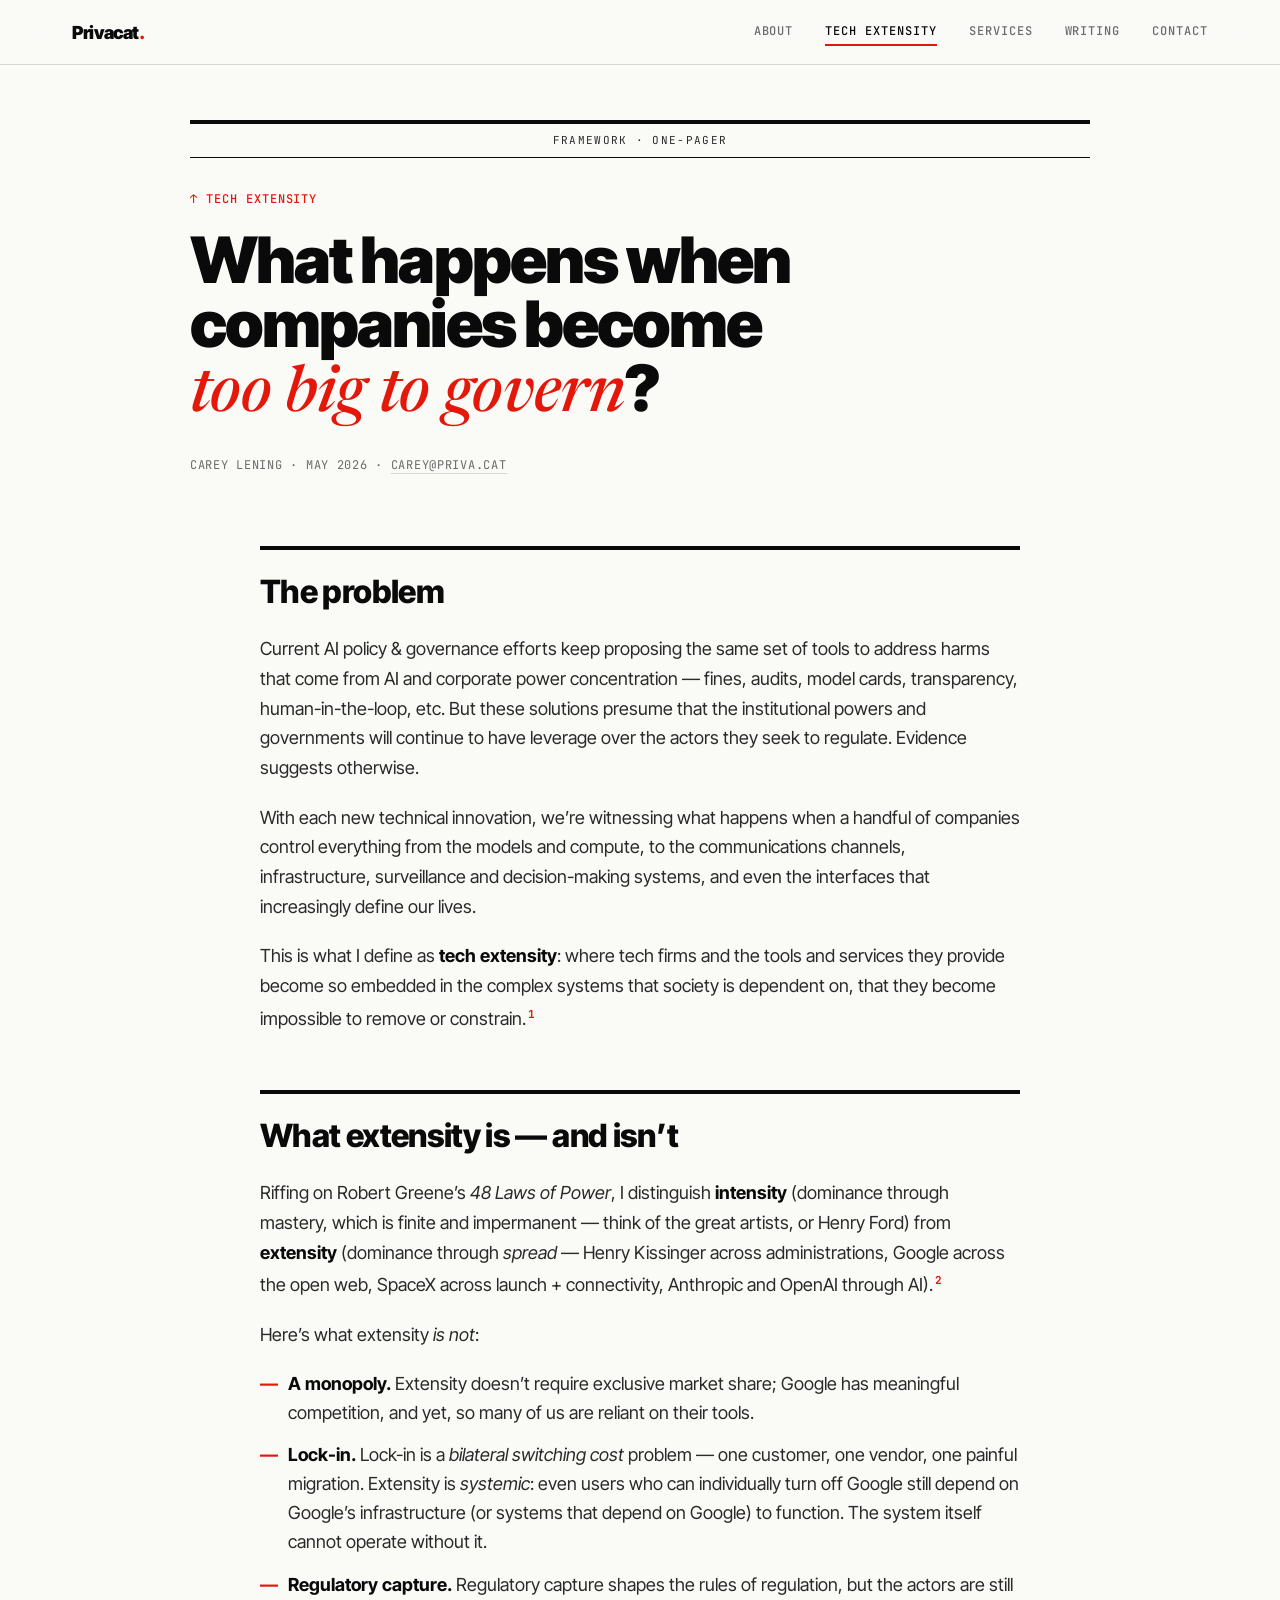
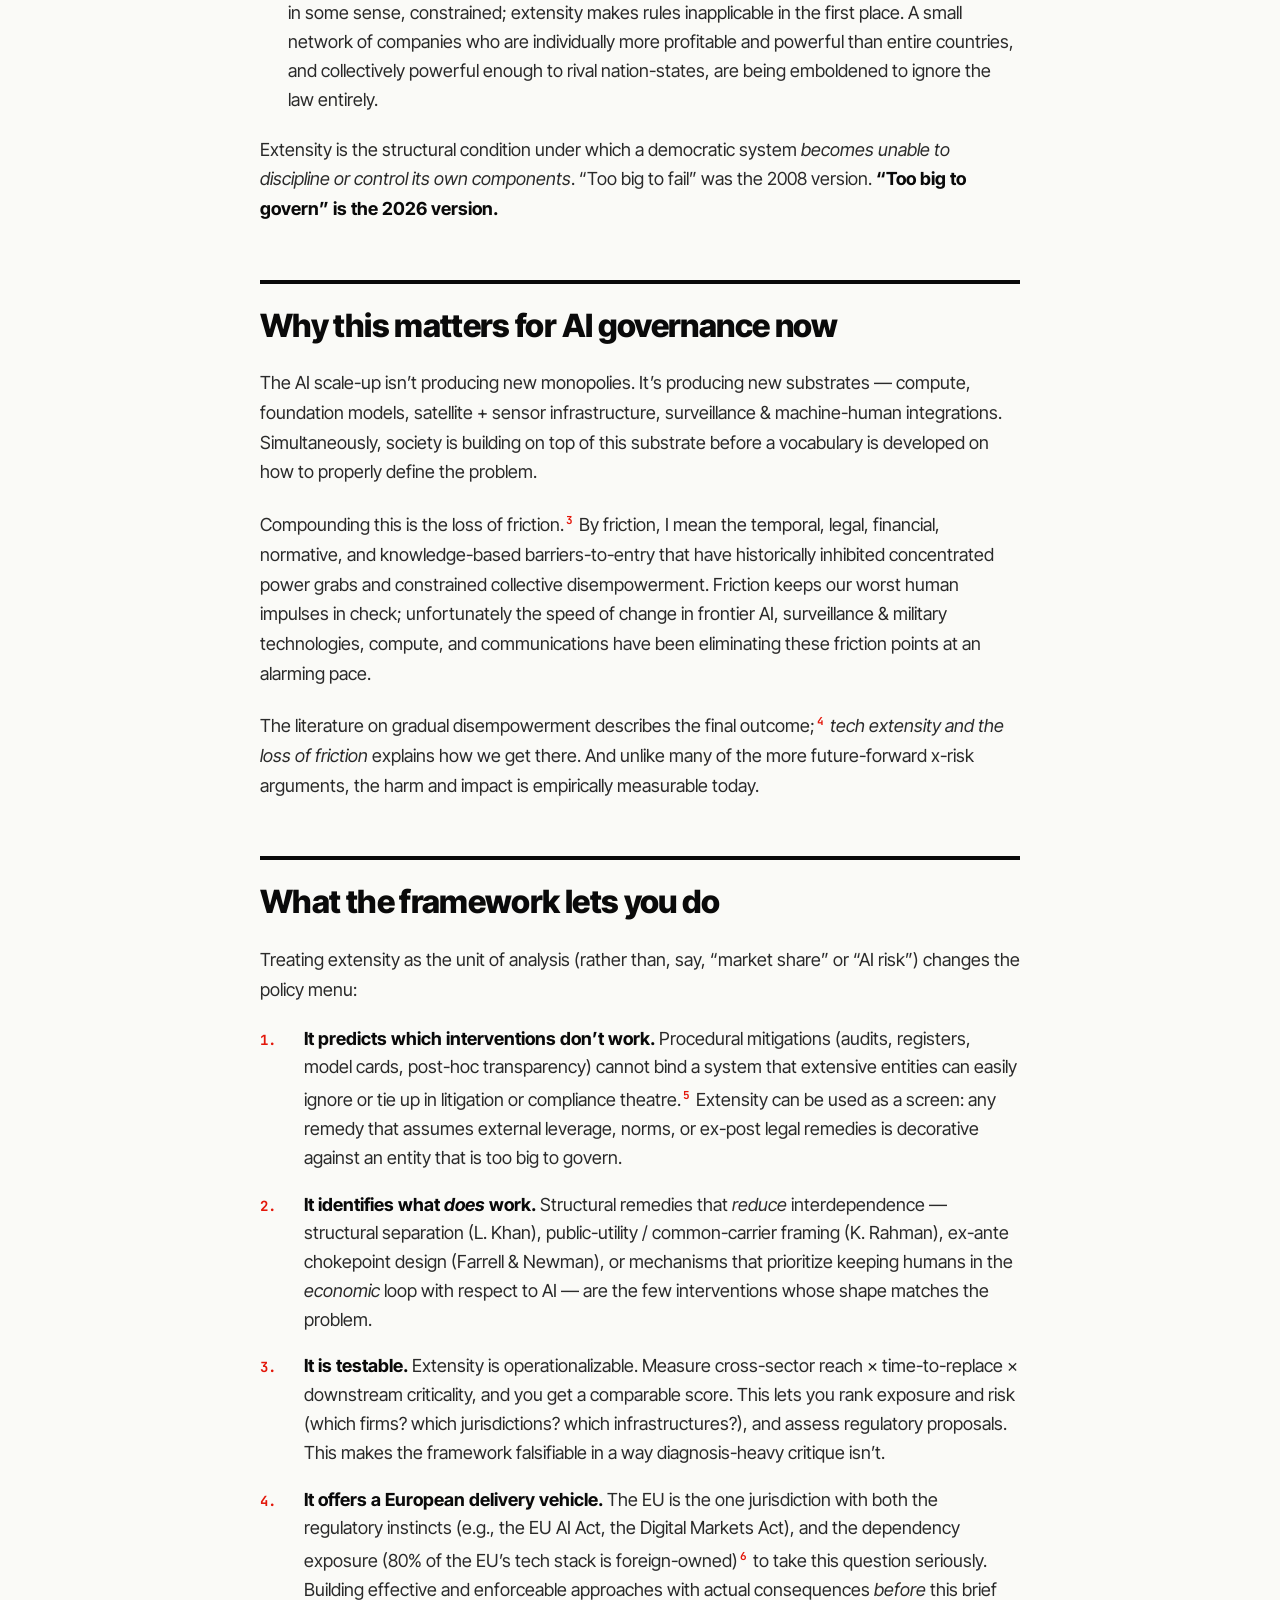
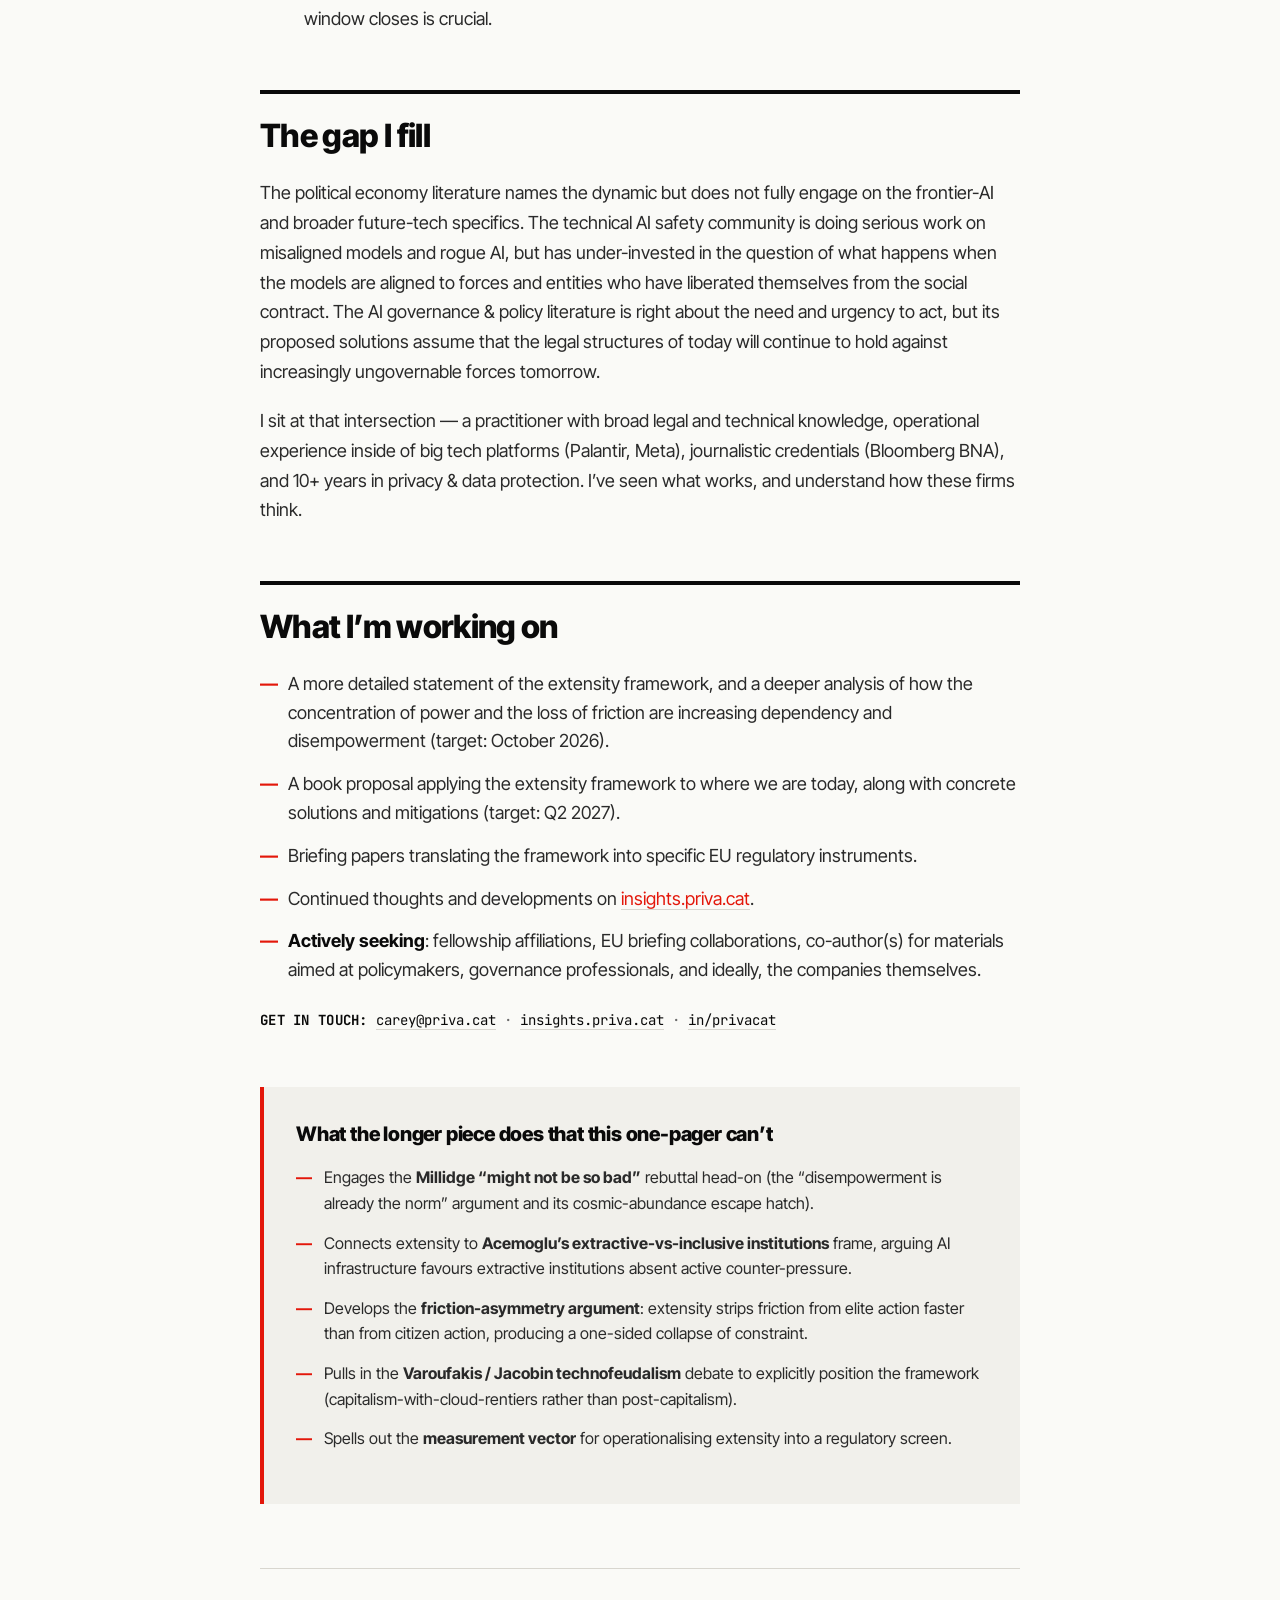
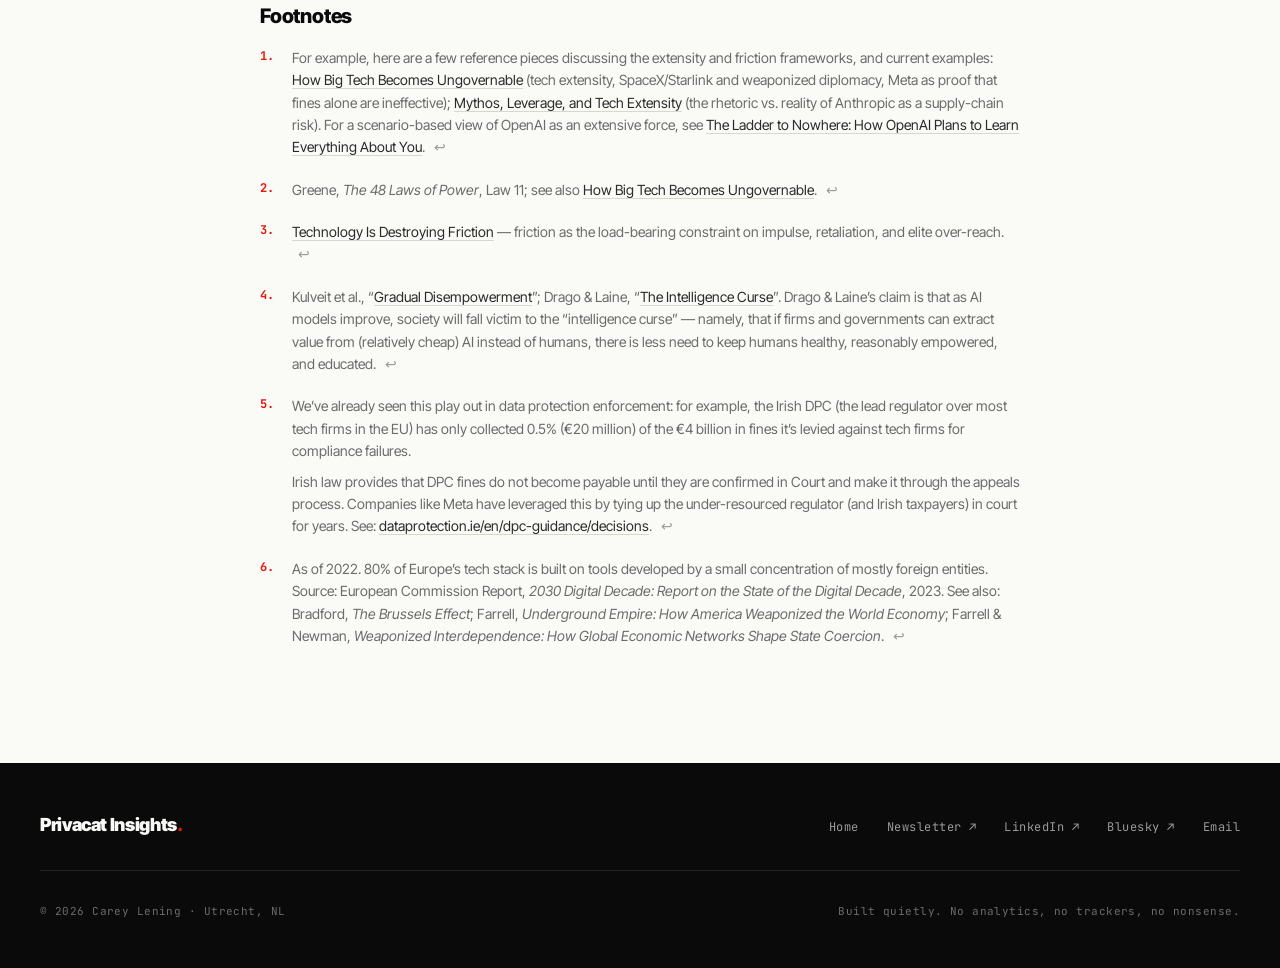
==== tech-extensity.html @ fc564c02 "feat: add dedicated Tech Extensity framework page - New /tech-extensity.html with full one-pager con" ====
<!doctype html>
<html lang="en">
<head>
  <meta charset="utf-8">
  <meta name="viewport" content="width=device-width, initial-scale=1.0">
  <title>Tech Extensity: What Happens When Companies Become Too Big to Govern? — Carey Lening</title>
  <meta name="description" content="A framework for what happens when tech firms become so embedded in critical systems that they're impossible to remove or constrain. One-pager by Carey Lening.">
  <link rel="stylesheet" href="styles.css">
</head>
<body>

  <!-- NAV -->
  <nav class="pc-nav">
    <div class="pc-nav-inner">
      <a href="/" class="pc-nav-logo">Privacat<span class="pc-dot">.</span></a>
      <div class="pc-nav-links">
        <a href="/#about" class="pc-nav-link">About</a>
        <a href="/#tech-extensity" class="pc-nav-link" aria-current="page">Tech Extensity</a>
        <a href="/#services" class="pc-nav-link">Services</a>
        <a href="/#writing" class="pc-nav-link">Writing</a>
        <a href="/#contact" class="pc-nav-link">Contact</a>
      </div>
    </div>
  </nav>

  <!-- ARTICLE HERO -->
  <header class="pc-article-hero">
    <div class="pc-article-hero-inner">
      <div class="pc-hero-masthead-rule">
        <span>Framework &middot; One-pager</span>
      </div>
      <span class="pc-eyebrow pc-article-eyebrow">&uarr; Tech Extensity</span>
      <h1 class="pc-article-title">
        What happens when companies become<br><em>too big to govern</em>?
      </h1>
      <p class="pc-article-byline">
        Carey Lening &middot; May 2026 &middot; <a href="mailto:carey@priva.cat">carey@priva.cat</a>
      </p>
    </div>
  </header>

  <!-- ARTICLE BODY -->
  <article class="pc-article">
    <div class="pc-article-inner">

      <!-- THE PROBLEM -->
      <section class="pc-article-section">
        <h2 class="pc-article-h2">The problem</h2>
        <div class="pc-article-prose">
          <p>
            Current AI policy &amp; governance efforts keep proposing the same set of tools to address harms
            that come from AI and corporate power concentration &mdash; fines, audits, model cards, transparency,
            human-in-the-loop, etc. But these solutions presume that the institutional powers and
            governments will continue to have leverage over the actors they seek to regulate. Evidence
            suggests otherwise.
          </p>
          <p>
            With each new technical innovation, we&rsquo;re witnessing what happens when a handful of
            companies control everything from the models and compute, to the communications channels,
            infrastructure, surveillance and decision-making systems, and even the interfaces that
            increasingly define our lives.
          </p>
          <p>
            This is what I define as <strong>tech extensity</strong>: where tech firms and the tools and
            services they provide become so embedded in the complex systems that society is dependent on,
            that they become impossible to remove or constrain.<sup class="pc-fnref" id="fnref1"><a href="#fn1">1</a></sup>
          </p>
        </div>
      </section>

      <!-- WHAT EXTENSITY IS AND ISN'T -->
      <section class="pc-article-section">
        <h2 class="pc-article-h2">What extensity is &mdash; and isn&rsquo;t</h2>
        <div class="pc-article-prose">
          <p>
            Riffing on Robert Greene&rsquo;s <em>48 Laws of Power</em>, I distinguish <strong>intensity</strong>
            (dominance through mastery, which is finite and impermanent &mdash; think of the great artists, or
            Henry Ford) from <strong>extensity</strong> (dominance through <em>spread</em> &mdash; Henry Kissinger
            across administrations, Google across the open web, SpaceX across launch + connectivity, Anthropic
            and OpenAI through AI).<sup class="pc-fnref" id="fnref2"><a href="#fn2">2</a></sup>
          </p>
          <p>Here&rsquo;s what extensity <em>is not</em>:</p>
          <ul class="pc-article-list">
            <li>
              <strong>A monopoly.</strong> Extensity doesn&rsquo;t require exclusive market share; Google has
              meaningful competition, and yet, so many of us are reliant on their tools.
            </li>
            <li>
              <strong>Lock-in.</strong> Lock-in is a <em>bilateral switching cost</em> problem &mdash; one
              customer, one vendor, one painful migration. Extensity is <em>systemic</em>: even users who
              can individually turn off Google still depend on Google&rsquo;s infrastructure (or systems that
              depend on Google) to function. The system itself cannot operate without it.
            </li>
            <li>
              <strong>Regulatory capture.</strong> Regulatory capture shapes the rules of regulation, but
              the actors are still in some sense, constrained; extensity makes rules inapplicable in the
              first place. A small network of companies who are individually more profitable and powerful
              than entire countries, and collectively powerful enough to rival nation-states, are being
              emboldened to ignore the law entirely.
            </li>
          </ul>
          <p>
            Extensity is the structural condition under which a democratic system <em>becomes unable to
            discipline or control its own components</em>. &ldquo;Too big to fail&rdquo; was the 2008 version.
            <strong>&ldquo;Too big to govern&rdquo; is the 2026 version.</strong>
          </p>
        </div>
      </section>

      <!-- WHY THIS MATTERS -->
      <section class="pc-article-section">
        <h2 class="pc-article-h2">Why this matters for AI governance now</h2>
        <div class="pc-article-prose">
          <p>
            The AI scale-up isn&rsquo;t producing new monopolies. It&rsquo;s producing new substrates &mdash;
            compute, foundation models, satellite + sensor infrastructure, surveillance &amp; machine-human
            integrations. Simultaneously, society is building on top of this substrate before a vocabulary is
            developed on how to properly define the problem.
          </p>
          <p>
            Compounding this is the loss of friction.<sup class="pc-fnref" id="fnref3"><a href="#fn3">3</a></sup>
            By friction, I mean the temporal, legal, financial, normative, and knowledge-based
            barriers-to-entry that have historically inhibited concentrated power grabs and constrained
            collective disempowerment. Friction keeps our worst human impulses in check; unfortunately the
            speed of change in frontier AI, surveillance &amp; military technologies, compute, and
            communications have been eliminating these friction points at an alarming pace.
          </p>
          <p>
            The literature on gradual disempowerment describes the final outcome;<sup class="pc-fnref" id="fnref4"><a href="#fn4">4</a></sup>
            <em>tech extensity and the loss of friction</em> explains how we get there. And unlike many of
            the more future-forward x-risk arguments, the harm and impact is empirically measurable today.
          </p>
        </div>
      </section>

      <!-- WHAT THE FRAMEWORK LETS YOU DO -->
      <section class="pc-article-section">
        <h2 class="pc-article-h2">What the framework lets you do</h2>
        <div class="pc-article-prose">
          <p>
            Treating extensity as the unit of analysis (rather than, say, &ldquo;market share&rdquo; or
            &ldquo;AI risk&rdquo;) changes the policy menu:
          </p>
          <ol class="pc-article-list pc-article-list--ordered">
            <li>
              <strong>It predicts which interventions don&rsquo;t work.</strong>
              Procedural mitigations (audits, registers, model cards, post-hoc transparency) cannot bind a
              system that extensive entities can easily ignore or tie up in litigation or compliance
              theatre.<sup class="pc-fnref" id="fnref5"><a href="#fn5">5</a></sup>
              Extensity can be used as a screen: any remedy that assumes external leverage, norms, or ex-post
              legal remedies is decorative against an entity that is too big to govern.
            </li>
            <li>
              <strong>It identifies what <em>does</em> work.</strong>
              Structural remedies that <em>reduce</em> interdependence &mdash; structural separation (L. Khan),
              public-utility / common-carrier framing (K. Rahman), ex-ante chokepoint design (Farrell &amp;
              Newman), or mechanisms that prioritize keeping humans in the <em>economic</em> loop with respect
              to AI &mdash; are the few interventions whose shape matches the problem.
            </li>
            <li>
              <strong>It is testable.</strong>
              Extensity is operationalizable. Measure cross-sector reach &times; time-to-replace &times;
              downstream criticality, and you get a comparable score. This lets you rank exposure and risk
              (which firms? which jurisdictions? which infrastructures?), and assess regulatory proposals.
              This makes the framework falsifiable in a way diagnosis-heavy critique isn&rsquo;t.
            </li>
            <li>
              <strong>It offers a European delivery vehicle.</strong>
              The EU is the one jurisdiction with both the regulatory instincts (e.g., the EU AI Act, the
              Digital Markets Act), and the dependency exposure (80% of the EU&rsquo;s tech stack is
              foreign-owned)<sup class="pc-fnref" id="fnref6"><a href="#fn6">6</a></sup> to take this question
              seriously. Building effective and enforceable approaches with actual consequences <em>before</em>
              this brief window closes is crucial.
            </li>
          </ol>
        </div>
      </section>

      <!-- THE GAP -->
      <section class="pc-article-section">
        <h2 class="pc-article-h2">The gap I fill</h2>
        <div class="pc-article-prose">
          <p>
            The political economy literature names the dynamic but does not fully engage on the frontier-AI
            and broader future-tech specifics. The technical AI safety community is doing serious work on
            misaligned models and rogue AI, but has under-invested in the question of what happens when the
            models are aligned to forces and entities who have liberated themselves from the social contract.
            The AI governance &amp; policy literature is right about the need and urgency to act, but its
            proposed solutions assume that the legal structures of today will continue to hold against
            increasingly ungovernable forces tomorrow.
          </p>
          <p>
            I sit at that intersection &mdash; a practitioner with broad legal and technical knowledge,
            operational experience inside of big tech platforms (Palantir, Meta), journalistic credentials
            (Bloomberg BNA), and 10+ years in privacy &amp; data protection. I&rsquo;ve seen what works, and
            understand how these firms think.
          </p>
        </div>
      </section>

      <!-- WHAT I'M WORKING ON -->
      <section class="pc-article-section">
        <h2 class="pc-article-h2">What I&rsquo;m working on</h2>
        <div class="pc-article-prose">
          <ul class="pc-article-list">
            <li>
              A more detailed statement of the extensity framework, and a deeper analysis of how the
              concentration of power and the loss of friction are increasing dependency and disempowerment
              (target: October 2026).
            </li>
            <li>
              A book proposal applying the extensity framework to where we are today, along with concrete
              solutions and mitigations (target: Q2 2027).
            </li>
            <li>
              Briefing papers translating the framework into specific EU regulatory instruments.
            </li>
            <li>
              Continued thoughts and developments on
              <a href="https://insights.priva.cat" target="_blank" rel="noopener">insights.priva.cat</a>.
            </li>
            <li>
              <strong>Actively seeking</strong>: fellowship affiliations, EU briefing collaborations,
              co-author(s) for materials aimed at policymakers, governance professionals, and ideally, the
              companies themselves.
            </li>
          </ul>
          <p class="pc-article-contact">
            <strong>Get in touch:</strong>
            <a href="mailto:carey@priva.cat">carey@priva.cat</a> &middot;
            <a href="https://insights.priva.cat" target="_blank" rel="noopener">insights.priva.cat</a> &middot;
            <a href="https://www.linkedin.com/in/privacat/" target="_blank" rel="noopener">in/privacat</a>
          </p>
        </div>
      </section>

      <!-- APPENDIX -->
      <aside class="pc-article-appendix">
        <h3 class="pc-article-h3">What the longer piece does that this one-pager can&rsquo;t</h3>
        <ul class="pc-article-list">
          <li>
            Engages the <strong>Millidge &ldquo;might not be so bad&rdquo;</strong> rebuttal head-on (the
            &ldquo;disempowerment is already the norm&rdquo; argument and its cosmic-abundance escape hatch).
          </li>
          <li>
            Connects extensity to <strong>Acemoglu&rsquo;s extractive-vs-inclusive institutions</strong>
            frame, arguing AI infrastructure favours extractive institutions absent active counter-pressure.
          </li>
          <li>
            Develops the <strong>friction-asymmetry argument</strong>: extensity strips friction from elite
            action faster than from citizen action, producing a one-sided collapse of constraint.
          </li>
          <li>
            Pulls in the <strong>Varoufakis / Jacobin technofeudalism</strong> debate to explicitly position
            the framework (capitalism-with-cloud-rentiers rather than post-capitalism).
          </li>
          <li>
            Spells out the <strong>measurement vector</strong> for operationalising extensity into a
            regulatory screen.
          </li>
        </ul>
      </aside>

      <!-- FOOTNOTES -->
      <section class="pc-article-footnotes" aria-label="Footnotes">
        <h3 class="pc-article-h3">Footnotes</h3>
        <ol class="pc-footnote-list">
          <li id="fn1">
            <p>
              For example, here are a few reference pieces discussing the extensity and friction frameworks,
              and current examples:
              <a href="https://insights.priva.cat/p/how-big-tech-becomes-ungovernable" target="_blank" rel="noopener">How Big Tech Becomes Ungovernable</a>
              (tech extensity, SpaceX/Starlink and weaponized diplomacy, Meta as proof that fines alone are
              ineffective);
              <a href="https://insights.priva.cat/p/mythos-leverage-and-tech-extensity" target="_blank" rel="noopener">Mythos, Leverage, and Tech Extensity</a>
              (the rhetoric vs. reality of Anthropic as a supply-chain risk). For a scenario-based view of
              OpenAI as an extensive force, see
              <a href="https://insights.priva.cat/p/the-ladder-to-nowhere-how-openai" target="_blank" rel="noopener">The Ladder to Nowhere: How OpenAI Plans to Learn Everything About You</a>.
              <a href="#fnref1" class="pc-fnback" aria-label="Back to text">&#x21a9;</a>
            </p>
          </li>
          <li id="fn2">
            <p>
              Greene, <em>The 48 Laws of Power</em>, Law 11; see also
              <a href="https://insights.priva.cat/p/how-big-tech-becomes-ungovernable" target="_blank" rel="noopener">How Big Tech Becomes Ungovernable</a>.
              <a href="#fnref2" class="pc-fnback" aria-label="Back to text">&#x21a9;</a>
            </p>
          </li>
          <li id="fn3">
            <p>
              <a href="https://insights.priva.cat/p/technology-is-destroying-friction" target="_blank" rel="noopener">Technology Is Destroying Friction</a>
              &mdash; friction as the load-bearing constraint on impulse, retaliation, and elite over-reach.
              <a href="#fnref3" class="pc-fnback" aria-label="Back to text">&#x21a9;</a>
            </p>
          </li>
          <li id="fn4">
            <p>
              Kulveit et al., &ldquo;<a href="https://arxiv.org/abs/2501.16946" target="_blank" rel="noopener">Gradual Disempowerment</a>&rdquo;;
              Drago &amp; Laine, &ldquo;<a href="https://intelligence-curse.ai/" target="_blank" rel="noopener">The Intelligence Curse</a>&rdquo;.
              Drago &amp; Laine&rsquo;s claim is that as AI models improve, society will fall victim to the
              &ldquo;intelligence curse&rdquo; &mdash; namely, that if firms and governments can extract value
              from (relatively cheap) AI instead of humans, there is less need to keep humans healthy,
              reasonably empowered, and educated.
              <a href="#fnref4" class="pc-fnback" aria-label="Back to text">&#x21a9;</a>
            </p>
          </li>
          <li id="fn5">
            <p>
              We&rsquo;ve already seen this play out in data protection enforcement: for example, the Irish
              DPC (the lead regulator over most tech firms in the EU) has only collected 0.5% (&euro;20 million)
              of the &euro;4 billion in fines it&rsquo;s levied against tech firms for compliance failures.
            </p>
            <p>
              Irish law provides that DPC fines do not become payable until they are confirmed in Court and
              make it through the appeals process. Companies like Meta have leveraged this by tying up the
              under-resourced regulator (and Irish taxpayers) in court for years. See:
              <a href="https://dataprotection.ie/en/dpc-guidance/decisions" target="_blank" rel="noopener">dataprotection.ie/en/dpc-guidance/decisions</a>.
              <a href="#fnref5" class="pc-fnback" aria-label="Back to text">&#x21a9;</a>
            </p>
          </li>
          <li id="fn6">
            <p>
              As of 2022. 80% of Europe&rsquo;s tech stack is built on tools developed by a small concentration
              of mostly foreign entities. Source: European Commission Report, <em>2030 Digital Decade: Report
              on the State of the Digital Decade</em>, 2023. See also: Bradford, <em>The Brussels Effect</em>;
              Farrell, <em>Underground Empire: How America Weaponized the World Economy</em>; Farrell &amp;
              Newman, <em>Weaponized Interdependence: How Global Economic Networks Shape State Coercion</em>.
              <a href="#fnref6" class="pc-fnback" aria-label="Back to text">&#x21a9;</a>
            </p>
          </li>
        </ol>
      </section>

    </div>
  </article>

  <!-- FOOTER -->
  <footer class="pc-footer">
    <div class="pc-footer-inner">
      <div class="pc-footer-row">
        <span class="pc-footer-mark">Privacat Insights<span class="pc-dot">.</span></span>
        <ul class="pc-footer-links">
          <li><a href="/">Home</a></li>
          <li><a href="https://insights.priva.cat" target="_blank" rel="noopener">Newsletter &nearr;</a></li>
          <li><a href="https://www.linkedin.com/in/privacat/" target="_blank" rel="noopener">LinkedIn &nearr;</a></li>
          <li><a href="https://bsky.app/profile/priva.cat" target="_blank" rel="noopener">Bluesky &nearr;</a></li>
          <li><a href="mailto:carey@priva.cat">Email</a></li>
        </ul>
      </div>
      <div class="pc-footer-rule"></div>
      <div class="pc-footer-bottom">
        <span class="pc-footer-copy">&copy; 2026 Carey Lening &middot; Utrecht, NL</span>
        <span class="pc-footer-meta">Built quietly. No analytics, no trackers, no nonsense.</span>
      </div>
    </div>
  </footer>

</body>
</html>
---- styles.css ----
/* =============================================================
   PRIVACAT INSIGHTS — Complete Static Stylesheet
   Combines: colors_and_type.css + ui_kit styles + site styles
   ============================================================= */

/* ---- FONTS ---- */
@import url('https://fonts.googleapis.com/css2?family=Inter+Tight:wght@400;500;600;700;800;900&family=JetBrains+Mono:wght@400;500;700&family=Newsreader:ital,wght@0,400;0,500;1,400&display=swap');

:root {
  /* Color */
  --pc-white:        #ffffff;
  --pc-paper:        #fafaf7;
  --pc-paper-dim:    #f1f0eb;
  --pc-ink:          #0a0a0a;
  --pc-ink-soft:     #2a2a2a;
  --pc-ash:          #6b6b6b;
  --pc-ash-light:    #9a9a9a;
  --pc-rule:         #1a1a1a;
  --pc-line:         #d8d6cf;
  --pc-blue:         #2a4a8c;
  --pc-blue-deep:    #1a3060;
  --pc-red:          #e3170a;
  --pc-red-deep:     #b51209;
  --pc-cream:        #f5e9d0;

  /* Type */
  --pc-font-sans:    'Inter Tight', -apple-system, 'Segoe UI', Helvetica, Arial, sans-serif;
  --pc-font-mono:    'JetBrains Mono', 'SF Mono', Menlo, Consolas, monospace;
  --pc-font-serif:   'Newsreader', Georgia, 'Times New Roman', serif;

  /* Site accent */
  --site-accent:      var(--pc-red);
  --site-accent-deep: var(--pc-red-deep);
  --site-radius:      4px;

  /* Motion */
  --pc-ease: cubic-bezier(0.2, 0, 0, 1);
}

/* =============================================================
   RESET + BASE
   ============================================================= */
*, *::before, *::after { box-sizing: border-box; margin: 0; padding: 0; }

html { scroll-behavior: smooth; }

body {
  font-family: var(--pc-font-sans);
  font-size: 16px;
  line-height: 1.5;
  color: var(--pc-ink);
  background: var(--pc-paper);
  -webkit-font-smoothing: antialiased;
  -moz-osx-font-smoothing: grayscale;
}

a { color: inherit; text-decoration: none; }
img { max-width: 100%; display: block; }
ul { list-style: none; }

/* =============================================================
   NAV
   ============================================================= */
.pc-nav {
  position: fixed;
  top: 0; left: 0; right: 0;
  z-index: 100;
  background: rgba(250,250,247,0.88);
  backdrop-filter: blur(16px);
  -webkit-backdrop-filter: blur(16px);
  border-bottom: 1px solid var(--pc-line);
}
.pc-nav-inner {
  max-width: 1200px;
  margin: 0 auto;
  padding: 0 32px;
  height: 64px;
  display: flex;
  align-items: center;
  justify-content: space-between;
}
.pc-nav-logo {
  font-family: var(--pc-font-sans);
  font-size: 18px;
  font-weight: 900;
  letter-spacing: -0.02em;
  color: var(--pc-ink);
}
.pc-nav-logo .pc-dot { color: var(--site-accent); }
.pc-nav-links { display: flex; gap: 32px; }
.pc-nav-link {
  font-family: var(--pc-font-mono);
  font-size: 12px;
  font-weight: 500;
  letter-spacing: 0.08em;
  text-transform: uppercase;
  color: var(--pc-ash);
  padding: 4px 0;
  border-bottom: 2px solid transparent;
  transition: color 120ms var(--pc-ease), border-color 120ms var(--pc-ease);
}
.pc-nav-link:hover {
  color: var(--pc-ink);
  border-bottom-color: var(--pc-ink);
}

/* =============================================================
   BUTTONS
   ============================================================= */
.pc-btn {
  display: inline-block;
  font-family: var(--pc-font-sans);
  font-size: 14px;
  font-weight: 600;
  letter-spacing: -0.005em;
  padding: 14px 28px;
  border: 1.5px solid var(--pc-ink);
  border-radius: var(--site-radius);
  cursor: pointer;
  transition: transform 140ms var(--pc-ease), box-shadow 140ms var(--pc-ease), background 120ms var(--pc-ease);
}
.pc-btn-primary {
  background: var(--pc-ink);
  color: var(--pc-paper);
  box-shadow: 4px 4px 0 0 var(--site-accent);
}
.pc-btn-primary:hover {
  transform: translate(-1px, -1px);
  box-shadow: 5px 5px 0 0 var(--site-accent);
}

/* =============================================================
   HERO — Editorial masthead
   ============================================================= */
.pc-hero {
  padding: 160px 32px 96px;
}
.pc-hero--editorial {
  background: var(--pc-paper);
  color: var(--pc-ink);
  min-height: auto;
  padding-top: 140px;
  padding-bottom: 0;
}
.pc-hero--editorial .pc-hero-inner {
  max-width: 1200px;
  margin: 0 auto;
  text-align: center;
  display: flex;
  flex-direction: column;
  align-items: center;
}
.pc-hero-masthead-rule {
  width: 100%;
  border-top: 4px solid var(--pc-ink);
  border-bottom: 1px solid var(--pc-ink);
  padding: 8px 0;
  margin-bottom: 32px;
  display: flex;
  justify-content: center;
  align-items: center;
  font-family: var(--pc-font-mono);
  font-size: 11px;
  letter-spacing: 0.12em;
  text-transform: uppercase;
  color: var(--pc-ink-soft);
}
.pc-hero-masthead-rule span:nth-child(2) {
  color: var(--site-accent);
  font-weight: 700;
}
.pc-hero-eyebrow {
  font-family: var(--pc-font-sans);
  font-size: clamp(18px, 3vw, 28px);
  font-weight: 800;
  letter-spacing: 0.04em;
  text-transform: uppercase;
  color: var(--pc-ink);
  margin-bottom: 24px;
}
.pc-hero-title {
  font-family: var(--pc-font-sans);
  color: var(--pc-ink);
  font-size: clamp(40px, 8vw, 96px);
  font-weight: 900;
  line-height: 0.92;
  letter-spacing: -0.035em;
  text-align: center;
  max-width: 1100px;
}
.pc-hero-title em {
  font-family: var(--pc-font-serif);
  font-style: italic;
  font-weight: 500;
  color: var(--site-accent);
}
.pc-hero-tagline {
  color: var(--pc-ink-soft);
  font-size: 22px;
  line-height: 1.5;
  text-align: center;
  max-width: 680px;
  margin-top: 32px;
  margin-bottom: 40px;
}
.pc-hero-actions {
  display: flex;
  align-items: center;
  gap: 24px;
  justify-content: center;
}
.pc-hero-scroll {
  font-family: var(--pc-font-mono);
  font-size: 12px;
  letter-spacing: 0.06em;
  color: var(--pc-ash);
  transition: color 120ms var(--pc-ease);
}
.pc-hero-scroll:hover { color: var(--pc-ink); }

/* Edge strip */
.pc-edge-strip {
  background: var(--pc-ink);
  color: var(--pc-paper);
  padding: 24px 32px;
  display: flex;
  gap: 48px;
  align-items: center;
  justify-content: center;
  flex-wrap: wrap;
  font-family: var(--pc-font-mono);
  font-size: 12px;
  letter-spacing: 0.08em;
  text-transform: uppercase;
  border-top: 4px solid var(--site-accent);
}
.pc-edge-strip span { color: var(--pc-ash-light); }
.pc-edge-strip strong { color: var(--pc-paper); font-weight: 600; }

/* =============================================================
   SECTIONS (shared)
   ============================================================= */
.pc-section {
  padding: 120px 32px;
}
.pc-section-inner {
  max-width: 1200px;
  margin: 0 auto;
}
.pc-section-title {
  font-family: var(--pc-font-sans);
  font-size: clamp(36px, 5vw, 48px);
  font-weight: 900;
  line-height: 1.1;
  letter-spacing: -0.025em;
  color: var(--pc-ink);
  margin-top: 16px;
  margin-bottom: 48px;
}
.pc-section-title .pc-dot { color: var(--site-accent); }
.pc-eyebrow {
  font-family: var(--pc-font-mono);
  font-size: 12px;
  font-weight: 500;
  letter-spacing: 0.08em;
  text-transform: uppercase;
  color: var(--site-accent);
}

/* =============================================================
   PULLQUOTE
   ============================================================= */
.pc-pullquote {
  font-family: var(--pc-font-serif);
  font-style: italic;
  font-size: clamp(22px, 3vw, 30px);
  line-height: 1.4;
  color: var(--pc-ink);
  letter-spacing: -0.01em;
  max-width: 900px;
  margin: 16px 0 48px;
  padding-left: 24px;
  border-left: 4px solid var(--site-accent);
}
.pc-pullquote .pc-dot { color: var(--site-accent); }

/* =============================================================
   ABOUT
   ============================================================= */
.pc-about { background: var(--pc-paper-dim); }
.pc-about-grid {
  display: grid;
  grid-template-columns: 1.4fr 1fr;
  gap: 80px;
  align-items: start;
}
.pc-about-text p {
  font-size: 18px;
  line-height: 1.65;
  color: var(--pc-ink-soft);
  margin-bottom: 20px;
}
.pc-about-text p:last-child { margin-bottom: 0; }
.pc-about-stats {
  display: flex;
  flex-direction: column;
  gap: 0;
  border-top: 4px solid var(--pc-ink);
}
.pc-stat {
  padding: 24px 0;
  border-bottom: 1px solid var(--pc-line);
  display: flex;
  flex-direction: column;
  gap: 4px;
}
.pc-stat-num {
  font-family: var(--pc-font-sans);
  font-size: 36px;
  font-weight: 900;
  letter-spacing: -0.02em;
  color: var(--pc-ink);
}
.pc-stat-label {
  font-family: var(--pc-font-mono);
  font-size: 11px;
  letter-spacing: 0.06em;
  text-transform: uppercase;
  color: var(--pc-ash);
}

/* =============================================================
   TECH EXTENSITY
   ============================================================= */
.pc-extensity { background: var(--pc-paper); }
.pc-extensity .pc-about-text { max-width: 800px; }

/* =============================================================
   SERVICES
   ============================================================= */
.pc-services { background: var(--pc-paper-dim); }
.pc-services-grid {
  display: grid;
  grid-template-columns: repeat(3, 1fr);
  gap: 32px;
}
.pc-service {
  background: var(--pc-paper-dim);
  border: 1px solid var(--pc-line);
  border-radius: var(--site-radius);
  padding: 40px 32px;
  transition: transform 140ms var(--pc-ease), box-shadow 140ms var(--pc-ease);
}
.pc-service:hover {
  transform: translate(-2px, -2px);
  box-shadow: 4px 4px 0 0 var(--site-accent);
}
.pc-service h3 {
  font-family: var(--pc-font-sans);
  font-size: 22px;
  font-weight: 700;
  letter-spacing: -0.01em;
  color: var(--pc-ink);
  margin-bottom: 16px;
}
.pc-service p {
  font-size: 16px;
  line-height: 1.6;
  color: var(--pc-ink-soft);
}

/* =============================================================
   WRITING / NEWSLETTER
   ============================================================= */
.pc-writing {
  background: var(--pc-ink);
  color: var(--pc-paper);
}
.pc-writing .pc-eyebrow { color: var(--site-accent); }
.pc-writing .pc-section-title { color: var(--pc-paper); }
.pc-writing .pc-section-title .pc-dot { color: var(--site-accent); }
.pc-writing-desc {
  font-size: 20px;
  line-height: 1.6;
  color: var(--pc-ash-light);
  max-width: 680px;
  margin-bottom: 32px;
}
.pc-writing-topics {
  display: flex;
  flex-wrap: wrap;
  gap: 10px;
  margin-bottom: 40px;
}
.pc-topic-tag {
  font-family: var(--pc-font-mono);
  font-size: 11px;
  font-weight: 500;
  letter-spacing: 0.04em;
  text-transform: uppercase;
  padding: 8px 16px;
  border: 1px solid rgba(250,250,247,0.2);
  border-radius: var(--site-radius);
  color: var(--pc-ash-light);
  transition: border-color 120ms var(--pc-ease), color 120ms var(--pc-ease);
}
.pc-topic-tag:hover {
  border-color: var(--site-accent);
  color: var(--pc-paper);
}
/* Dispatches list (inside dark writing section) */
.pc-writing-subhead {
  font-family: var(--pc-font-mono);
  font-size: 11px;
  font-weight: 500;
  letter-spacing: 0.14em;
  text-transform: uppercase;
  color: var(--pc-ash-light);
  margin-bottom: 0;
}
.pc-writing-dispatches {
  margin-bottom: 32px;
}
.pc-writing-essay {
  display: flex;
  justify-content: space-between;
  align-items: baseline;
  gap: 20px;
  padding: 16px 0;
  border-bottom: 1px solid rgba(250,250,247,0.12);
  transition: padding 140ms var(--pc-ease);
}
.pc-writing-essay:first-child {
  border-top: 1px solid rgba(250,250,247,0.12);
}
.pc-writing-essay:hover { padding-left: 8px; }
.pc-writing-essay:hover .pc-writing-essay-title { color: var(--site-accent); }
.pc-writing-essay-title {
  font-size: 18px;
  font-weight: 700;
  letter-spacing: -0.015em;
  line-height: 1.25;
  color: var(--pc-paper);
  transition: color 140ms var(--pc-ease);
}
.pc-writing-essay-date {
  font-family: var(--pc-font-mono);
  font-size: 11px;
  letter-spacing: 0.06em;
  color: var(--pc-ash-light);
  white-space: nowrap;
}

.pc-writing .pc-btn-primary {
  background: var(--pc-paper);
  color: var(--pc-ink);
  border-color: var(--pc-paper);
  box-shadow: 4px 4px 0 0 var(--site-accent);
}
.pc-writing .pc-btn-primary:hover {
  transform: translate(-1px, -1px);
  box-shadow: 5px 5px 0 0 var(--site-accent);
}

/* =============================================================
   CONTACT
   ============================================================= */
.pc-contact { background: var(--pc-paper); }
.pc-contact-desc {
  font-size: 18px;
  line-height: 1.6;
  color: var(--pc-ink-soft);
  max-width: 600px;
  margin-bottom: 40px;
}
.pc-contact-links {
  display: grid;
  grid-template-columns: repeat(3, 1fr);
  gap: 24px;
}
.pc-contact-card {
  display: flex;
  flex-direction: column;
  gap: 8px;
  padding: 32px;
  border: 1.5px solid var(--pc-ink);
  border-radius: var(--site-radius);
  box-shadow: 4px 4px 0 0 var(--pc-line);
  transition: transform 140ms var(--pc-ease), box-shadow 140ms var(--pc-ease);
}
.pc-contact-card:hover {
  transform: translate(-2px, -2px);
  box-shadow: 6px 6px 0 0 var(--site-accent);
}
.pc-contact-label {
  font-family: var(--pc-font-mono);
  font-size: 11px;
  font-weight: 500;
  letter-spacing: 0.1em;
  text-transform: uppercase;
  color: var(--pc-ash);
}
.pc-contact-value {
  font-size: 18px;
  font-weight: 700;
  letter-spacing: -0.01em;
  color: var(--pc-ink);
}

/* =============================================================
   PRESS STRIP
   ============================================================= */
.pc-press {
  background: var(--pc-paper-dim);
  padding: 56px 32px;
  border-top: 1px solid var(--pc-line);
  border-bottom: 1px solid var(--pc-line);
}
.pc-press-inner {
  max-width: 1200px;
  margin: 0 auto;
  display: flex;
  flex-direction: column;
  gap: 24px;
}
.pc-press-label {
  font-family: var(--pc-font-mono);
  font-size: 11px;
  letter-spacing: 0.14em;
  color: var(--pc-ash);
  text-transform: uppercase;
}
.pc-press-row {
  display: flex;
  gap: 56px;
  flex-wrap: wrap;
  align-items: center;
}
.pc-press-mark {
  font-family: var(--pc-font-serif);
  font-style: italic;
  font-weight: 500;
  font-size: 24px;
  color: var(--pc-ink);
  letter-spacing: -0.01em;
  opacity: 0.55;
  transition: opacity 140ms var(--pc-ease);
  cursor: default;
}
.pc-press-mark:hover { opacity: 1; }
.pc-press-mark--bold {
  font-family: var(--pc-font-sans);
  font-style: normal;
  font-weight: 900;
  letter-spacing: -0.025em;
  text-transform: uppercase;
  font-size: 18px;
}
.pc-press-mark--mono {
  font-family: var(--pc-font-mono);
  font-style: normal;
  font-weight: 500;
  font-size: 16px;
  text-transform: uppercase;
  letter-spacing: 0.04em;
}

/* =============================================================
   FOOTER — Subscribe + Latest Essays
   ============================================================= */
.pc-foot-extras {
  background: var(--pc-paper);
  border-top: 1px solid var(--pc-line);
  padding: 80px 32px;
}
.pc-foot-extras-inner {
  max-width: 1200px;
  margin: 0 auto;
  display: grid;
  grid-template-columns: 1.1fr 1fr;
  gap: 80px;
  align-items: start;
}
.pc-foot-subscribe {
  display: flex;
  flex-direction: column;
  gap: 16px;
}
.pc-foot-subscribe h3 {
  font-family: var(--pc-font-sans);
  font-size: 36px;
  font-weight: 900;
  letter-spacing: -0.025em;
  line-height: 1;
  color: var(--pc-ink);
}
.pc-foot-subscribe h3 .pc-dot { color: var(--site-accent); }
.pc-foot-subscribe p {
  font-size: 16px;
  line-height: 1.55;
  color: var(--pc-ink-soft);
  max-width: 460px;
}
.pc-foot-subscribe .pc-btn-primary { align-self: flex-start; }
.pc-foot-fineprint {
  font-family: var(--pc-font-mono);
  font-size: 11px;
  letter-spacing: 0.06em;
  color: var(--pc-ash);
  margin-top: 4px;
}
.pc-foot-essays {
  display: flex;
  flex-direction: column;
  gap: 0;
}
.pc-foot-essays-label {
  font-family: var(--pc-font-mono);
  font-size: 11px;
  letter-spacing: 0.14em;
  color: var(--pc-ash);
  text-transform: uppercase;
  border-bottom: 4px solid var(--pc-ink);
  padding-bottom: 12px;
  margin-bottom: 8px;
  display: flex;
  justify-content: space-between;
  align-items: baseline;
}
.pc-foot-essays-label a {
  font-size: 11px;
  color: var(--site-accent);
  letter-spacing: 0.08em;
  text-decoration: underline;
  text-underline-offset: 3px;
}
.pc-foot-essay {
  display: grid;
  grid-template-columns: 64px 1fr auto;
  gap: 20px;
  align-items: baseline;
  padding: 20px 0;
  border-bottom: 1px solid var(--pc-line);
  text-decoration: none;
  transition: padding 140ms var(--pc-ease);
}
.pc-foot-essay:hover { padding-left: 8px; }
.pc-foot-essay:hover .pc-foot-essay-title { color: var(--site-accent); }
.pc-foot-essay-num {
  font-family: var(--pc-font-mono);
  font-size: 11px;
  letter-spacing: 0.08em;
  color: var(--pc-ash);
}
.pc-foot-essay-title {
  font-size: 18px;
  font-weight: 700;
  letter-spacing: -0.015em;
  line-height: 1.25;
  color: var(--pc-ink);
  transition: color 140ms var(--pc-ease);
}
.pc-foot-essay-date {
  font-family: var(--pc-font-mono);
  font-size: 11px;
  letter-spacing: 0.06em;
  color: var(--pc-ash);
  white-space: nowrap;
}

/* =============================================================
   FOOTER
   ============================================================= */
.pc-footer {
  background: var(--pc-ink);
  color: var(--pc-paper);
  padding: 48px 32px;
}
.pc-footer-inner {
  max-width: 1200px;
  margin: 0 auto;
}
.pc-footer-row {
  display: flex;
  justify-content: space-between;
  align-items: center;
}
.pc-footer-mark {
  font-family: var(--pc-font-sans);
  font-size: 18px;
  font-weight: 900;
  letter-spacing: -0.02em;
}
.pc-footer-mark .pc-dot { color: var(--site-accent); }
.pc-footer-links {
  display: flex;
  gap: 28px;
}
.pc-footer-links a {
  font-family: var(--pc-font-mono);
  font-size: 12px;
  letter-spacing: 0.04em;
  color: var(--pc-ash-light);
  transition: color 120ms var(--pc-ease);
}
.pc-footer-links a:hover { color: var(--site-accent); }
.pc-footer-rule {
  height: 1px;
  background: rgba(250,250,247,0.1);
  margin: 32px 0;
}
.pc-footer-bottom {
  display: flex;
  justify-content: space-between;
  align-items: baseline;
}
.pc-footer-copy {
  font-family: var(--pc-font-mono);
  font-size: 11px;
  letter-spacing: 0.04em;
  color: var(--pc-ash);
}
.pc-footer-meta {
  font-family: var(--pc-font-mono);
  font-size: 11px;
  letter-spacing: 0.04em;
  color: var(--pc-ash);
}

/* =============================================================
   RESPONSIVE
   ============================================================= */
/* =============================================================
   ARTICLE PAGE (long-form one-pager / framework)
   ============================================================= */

/* Active nav state when on a dedicated page */
.pc-nav-link[aria-current="page"] {
  color: var(--pc-ink);
  border-bottom-color: var(--site-accent);
}

/* Article hero */
.pc-article-hero {
  background: var(--pc-paper);
  padding: 120px 32px 48px;
}
.pc-article-hero-inner {
  max-width: 900px;
  margin: 0 auto;
  display: flex;
  flex-direction: column;
  align-items: flex-start;
}
.pc-article-hero .pc-hero-masthead-rule {
  margin-bottom: 32px;
  width: 100%;
}
.pc-article-eyebrow {
  margin-bottom: 20px;
  color: var(--site-accent);
}
.pc-article-title {
  font-family: var(--pc-font-sans);
  color: var(--pc-ink);
  font-size: clamp(36px, 5.5vw, 64px);
  font-weight: 900;
  line-height: 1.0;
  letter-spacing: -0.03em;
  margin-bottom: 28px;
  max-width: 900px;
}
.pc-article-title em {
  font-family: var(--pc-font-serif);
  font-style: italic;
  font-weight: 500;
  color: var(--site-accent);
  letter-spacing: -0.01em;
}
.pc-article-byline {
  font-family: var(--pc-font-mono);
  font-size: 12px;
  letter-spacing: 0.06em;
  color: var(--pc-ash);
  text-transform: uppercase;
}
.pc-article-byline a {
  color: var(--pc-ash);
  border-bottom: 1px solid var(--pc-line);
  transition: color 120ms var(--pc-ease), border-color 120ms var(--pc-ease);
}
.pc-article-byline a:hover {
  color: var(--site-accent);
  border-bottom-color: var(--site-accent);
}

/* Article body */
.pc-article {
  background: var(--pc-paper);
  padding: 24px 32px 96px;
}
.pc-article-inner {
  max-width: 760px;
  margin: 0 auto;
}
.pc-article-section {
  margin-bottom: 56px;
}
.pc-article-section:last-child {
  margin-bottom: 0;
}
.pc-article-h2 {
  font-family: var(--pc-font-sans);
  font-size: clamp(24px, 3.5vw, 32px);
  font-weight: 800;
  line-height: 1.15;
  letter-spacing: -0.02em;
  color: var(--pc-ink);
  padding-top: 24px;
  margin-bottom: 24px;
  border-top: 4px solid var(--pc-ink);
}
.pc-article-h3 {
  font-family: var(--pc-font-sans);
  font-size: 20px;
  font-weight: 800;
  letter-spacing: -0.01em;
  color: var(--pc-ink);
  margin-bottom: 16px;
}

/* Prose */
.pc-article-prose {
  font-size: 18px;
  line-height: 1.65;
  color: var(--pc-ink-soft);
}
.pc-article-prose p {
  margin-bottom: 20px;
}
.pc-article-prose p:last-child {
  margin-bottom: 0;
}
.pc-article-prose strong {
  color: var(--pc-ink);
  font-weight: 700;
}
.pc-article-prose em {
  font-style: italic;
}
.pc-article-prose a {
  color: var(--site-accent);
  border-bottom: 1px solid var(--pc-line);
  transition: border-bottom-color 120ms var(--pc-ease), color 120ms var(--pc-ease);
}
.pc-article-prose a:hover {
  border-bottom-color: var(--site-accent);
  color: var(--site-accent-deep);
}

/* Lists inside prose */
.pc-article-list {
  list-style: none;
  padding-left: 0;
  margin: 4px 0 20px;
}
.pc-article-list li {
  position: relative;
  padding-left: 28px;
  margin-bottom: 14px;
  line-height: 1.6;
}
.pc-article-list li:last-child { margin-bottom: 0; }
.pc-article-list li::before {
  content: "—";
  position: absolute;
  left: 0;
  top: 0;
  color: var(--site-accent);
  font-weight: 700;
}
.pc-article-list--ordered {
  counter-reset: prose-counter;
}
.pc-article-list--ordered li {
  padding-left: 44px;
  counter-increment: prose-counter;
  margin-bottom: 18px;
}
.pc-article-list--ordered li::before {
  content: counter(prose-counter, decimal) ".";
  font-family: var(--pc-font-mono);
  font-size: 14px;
  font-weight: 700;
  letter-spacing: 0.02em;
  top: 4px;
  width: 32px;
  text-align: left;
}

/* Contact line */
.pc-article-contact {
  font-family: var(--pc-font-mono);
  font-size: 14px;
  margin-top: 24px !important;
  color: var(--pc-ash);
  line-height: 1.6;
}
.pc-article-contact strong {
  color: var(--pc-ink);
  font-weight: 700;
  letter-spacing: 0.02em;
  text-transform: uppercase;
}
.pc-article-contact a {
  color: var(--pc-ink);
}

/* Appendix block */
.pc-article-appendix {
  background: var(--pc-paper-dim);
  padding: 32px;
  margin: 56px 0;
  border-left: 4px solid var(--site-accent);
}
.pc-article-appendix .pc-article-list li {
  font-size: 16px;
  color: var(--pc-ink-soft);
}

/* Footnote references in body */
.pc-fnref a {
  font-family: var(--pc-font-mono);
  font-size: 11px;
  font-weight: 700;
  color: var(--site-accent);
  border-bottom: none;
  padding: 0 2px;
}
.pc-fnref a:hover {
  color: var(--site-accent-deep);
  border-bottom: none;
}

/* Footnote list */
.pc-article-footnotes {
  margin-top: 64px;
  padding-top: 32px;
  border-top: 1px solid var(--pc-line);
}
.pc-footnote-list {
  list-style: none;
  padding-left: 0;
  counter-reset: fn-counter;
  font-family: var(--pc-font-sans);
  font-size: 14px;
  line-height: 1.6;
  color: var(--pc-ash);
}
.pc-footnote-list > li {
  position: relative;
  padding-left: 32px;
  margin-bottom: 20px;
  counter-increment: fn-counter;
}
.pc-footnote-list > li::before {
  content: counter(fn-counter, decimal) ".";
  position: absolute;
  left: 0;
  top: 0;
  font-family: var(--pc-font-mono);
  font-size: 12px;
  font-weight: 700;
  color: var(--site-accent);
  width: 24px;
  text-align: left;
}
.pc-footnote-list p {
  margin-bottom: 8px;
}
.pc-footnote-list p:last-child { margin-bottom: 0; }
.pc-footnote-list a {
  color: var(--pc-ink-soft);
  border-bottom: 1px solid var(--pc-line);
  transition: color 120ms var(--pc-ease), border-color 120ms var(--pc-ease);
}
.pc-footnote-list a:hover {
  color: var(--site-accent);
  border-bottom-color: var(--site-accent);
}
.pc-fnback {
  font-family: var(--pc-font-mono);
  color: var(--pc-ash-light) !important;
  border-bottom: none !important;
  padding-left: 6px;
}
.pc-fnback:hover {
  color: var(--site-accent) !important;
}

/* CTA at end of extensity section on the homepage */
.pc-extensity-cta {
  margin-top: 40px;
}

/* =============================================================
   RESPONSIVE
   ============================================================= */
@media (max-width: 880px) {
  .pc-nav-inner { padding: 0 20px; }
  .pc-nav-links { gap: 20px; }

  .pc-hero--editorial { padding-top: 100px; }
  .pc-hero-masthead-rule { font-size: 9px; }
  .pc-hero-tagline { font-size: 18px; }

  .pc-section { padding: 80px 20px; }

  .pc-about-grid { grid-template-columns: 1fr; gap: 48px; }

  .pc-services-grid { grid-template-columns: 1fr; gap: 20px; }

  .pc-contact-links { grid-template-columns: 1fr; }

  .pc-press { padding: 40px 20px; }
  .pc-press-row { gap: 32px; }

  .pc-foot-extras { padding: 56px 20px; }
  .pc-foot-extras-inner { grid-template-columns: 1fr; gap: 56px; }

  .pc-edge-strip { gap: 24px; padding: 20px; font-size: 10px; }

  .pc-footer { padding: 32px 20px; }
  .pc-footer-row { flex-direction: column; gap: 20px; align-items: flex-start; }
  .pc-footer-links { flex-wrap: wrap; gap: 16px; }
  .pc-footer-bottom { flex-direction: column; gap: 8px; }

  /* Article page */
  .pc-article-hero { padding: 96px 20px 32px; }
  .pc-article { padding: 16px 20px 64px; }
  .pc-article-section { margin-bottom: 40px; }
  .pc-article-h2 { padding-top: 20px; margin-bottom: 16px; }
  .pc-article-prose { font-size: 16px; }
  .pc-article-list--ordered li { padding-left: 36px; }
  .pc-article-appendix { padding: 24px 20px; margin: 40px 0; }
}

@media (max-width: 520px) {
  .pc-nav-links { gap: 14px; }
  .pc-nav-link { font-size: 10px; }

  .pc-hero-actions { flex-direction: column; gap: 16px; }
  .pc-hero-masthead-rule span:first-child,
  .pc-hero-masthead-rule span:last-child { display: none; }

  .pc-foot-essay { grid-template-columns: 1fr; gap: 4px; }
  .pc-foot-essay-num { display: none; }
  .pc-foot-essay-date { display: none; }
}
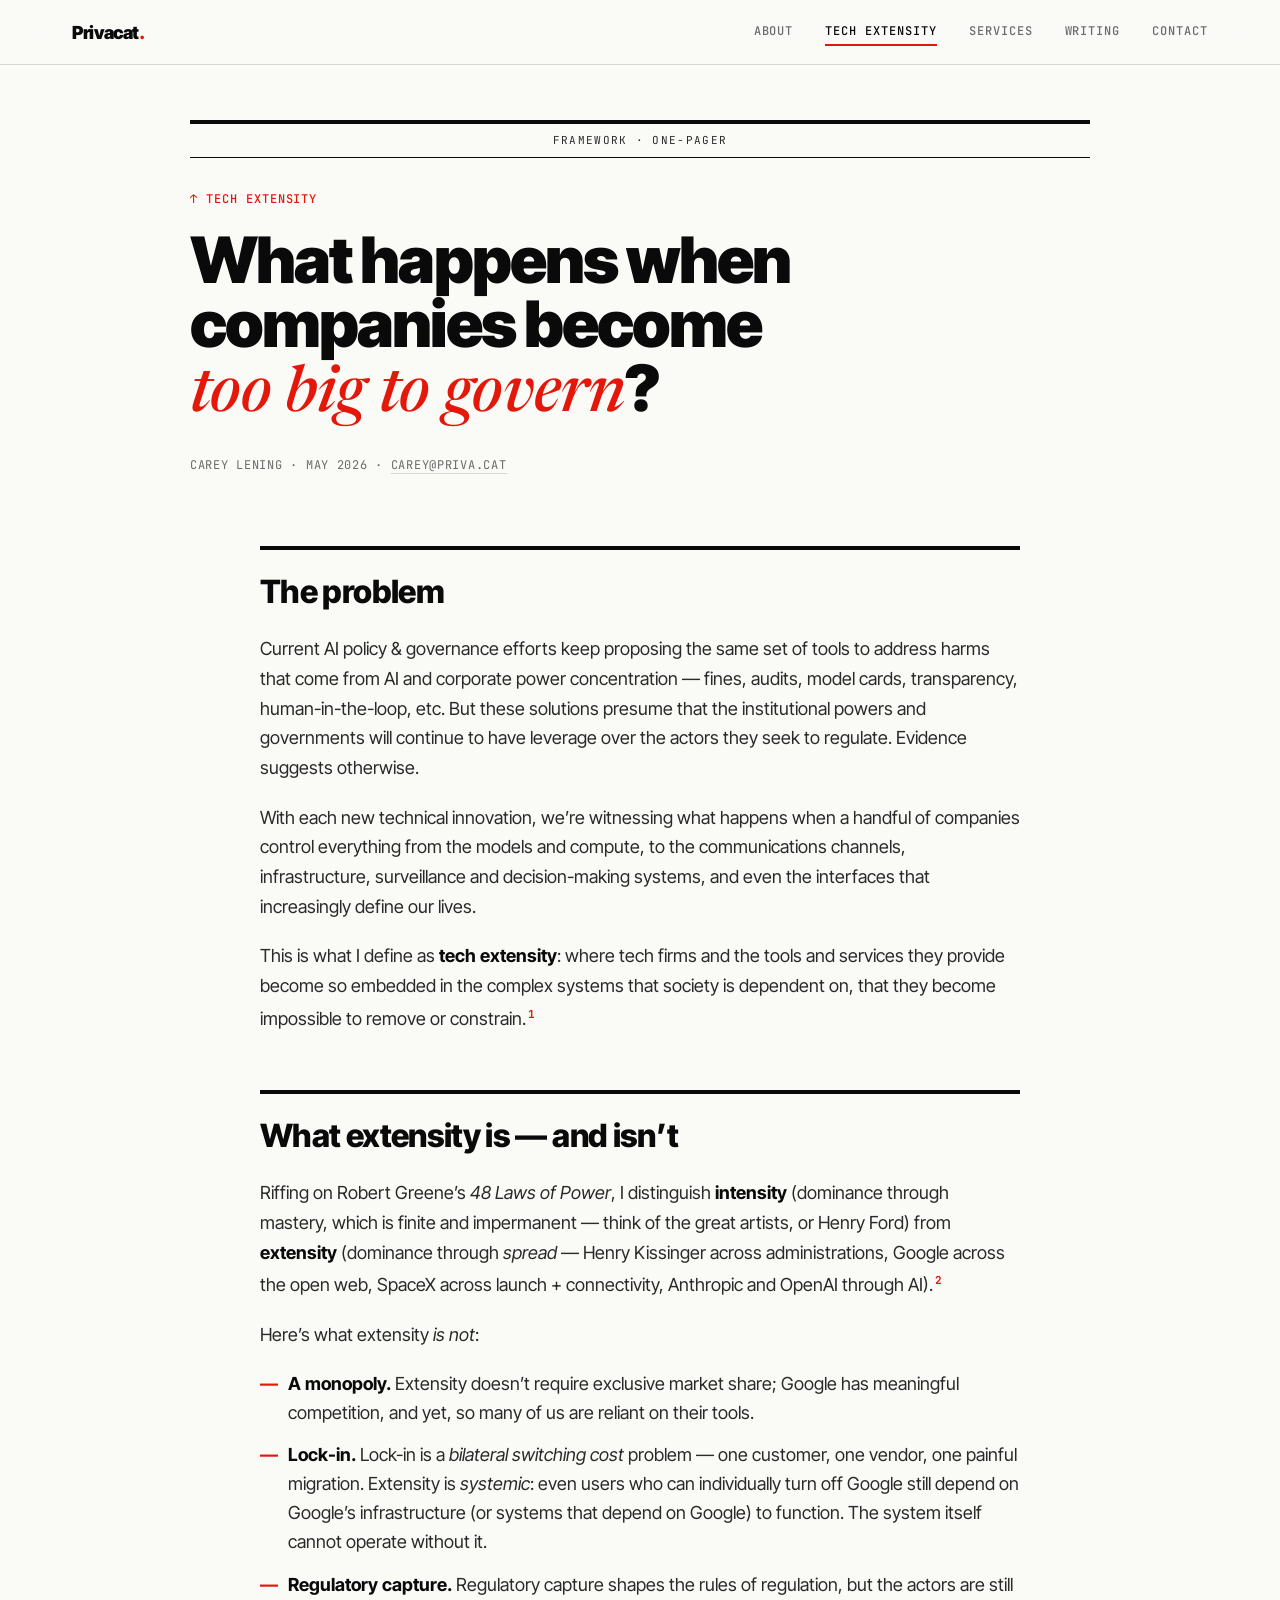
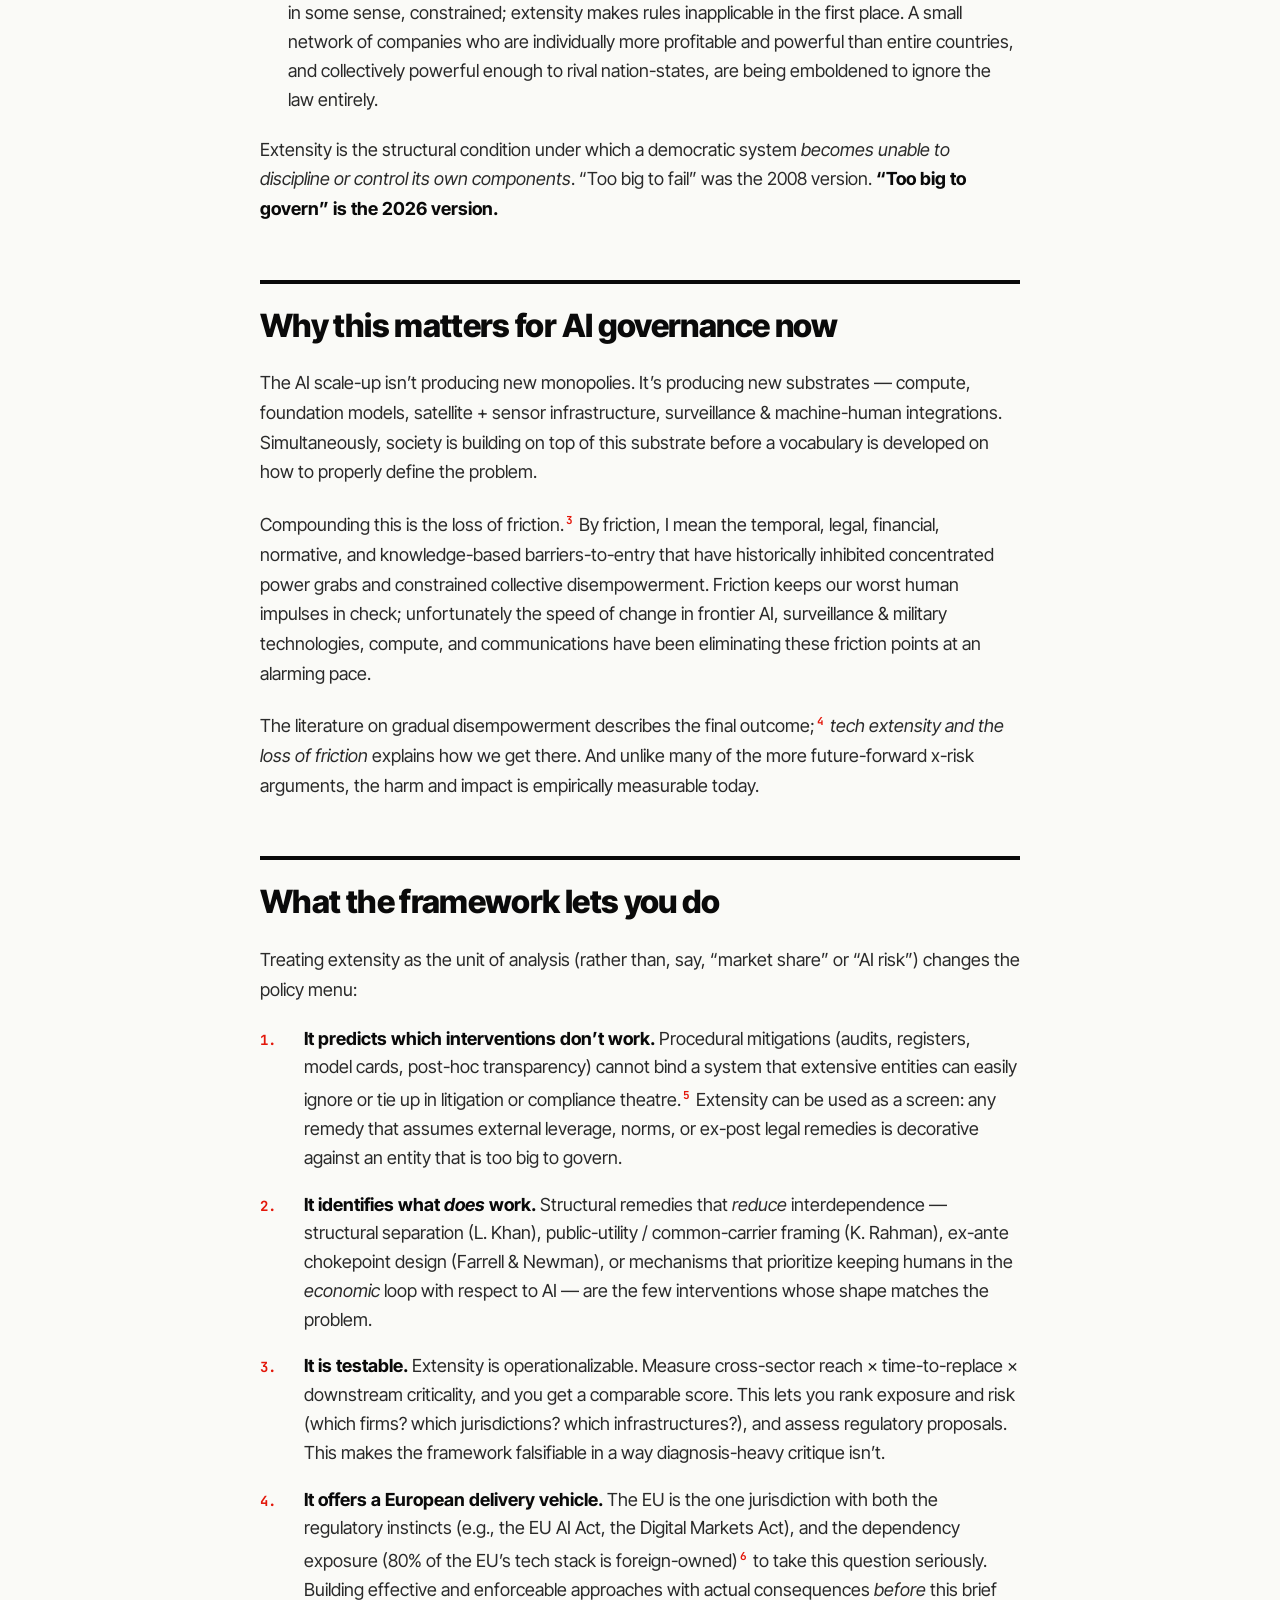
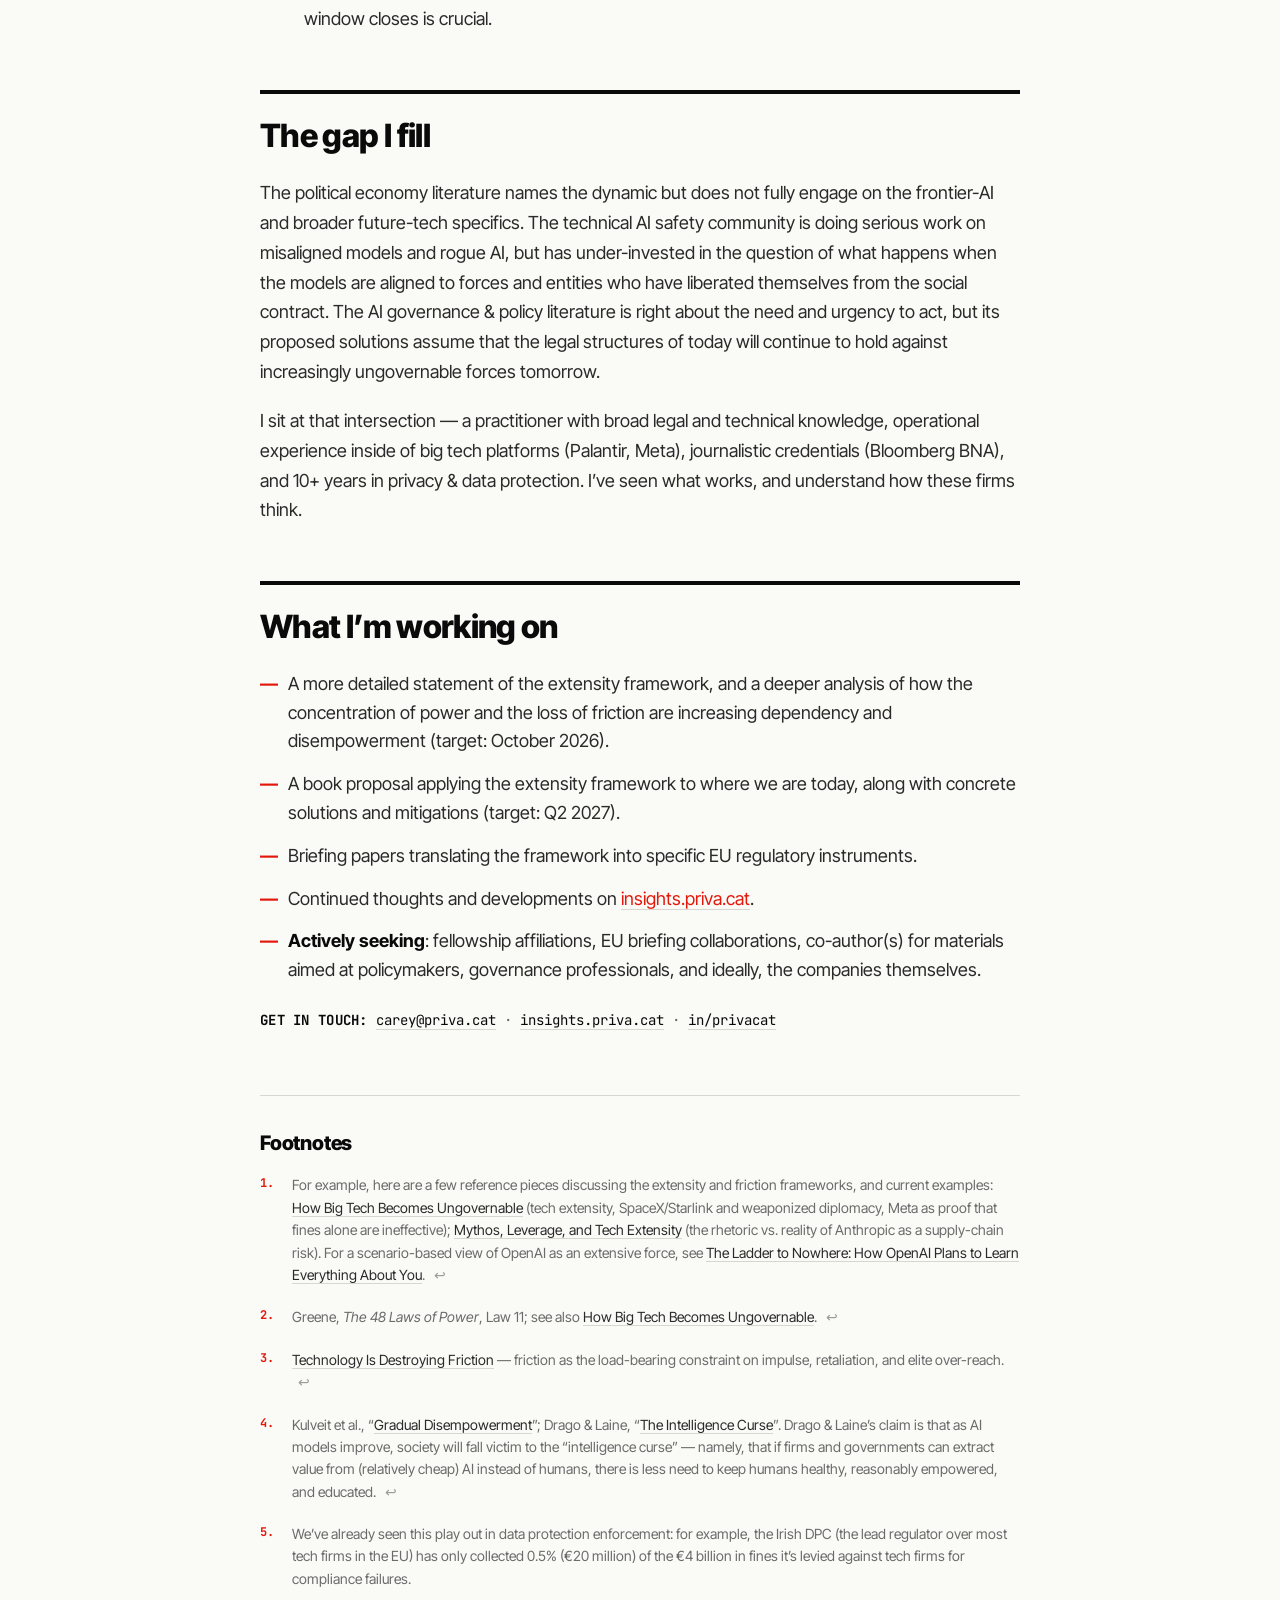
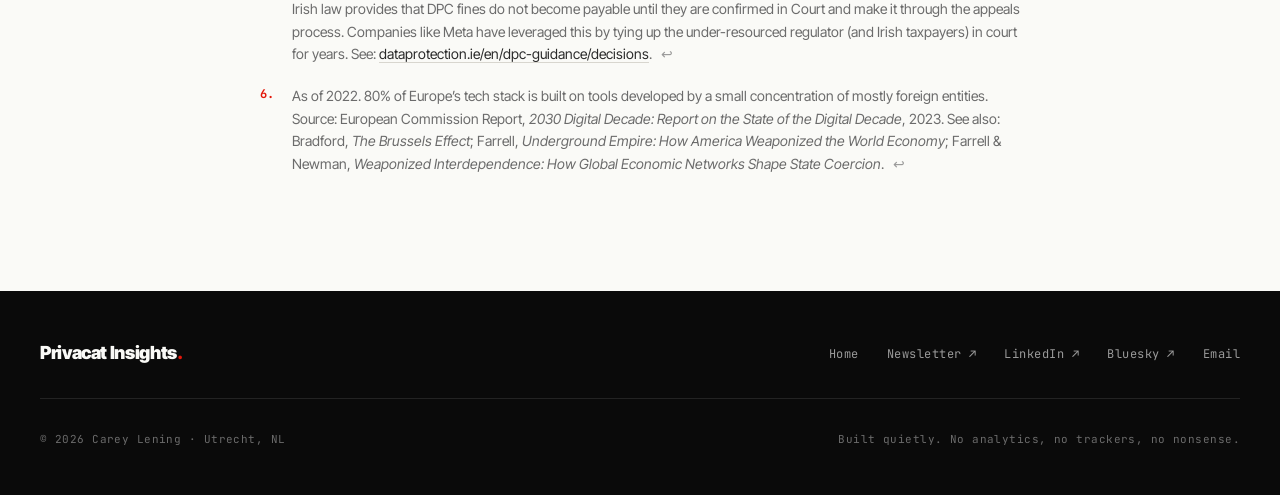
==== commit cdd1829c: "Update tech-extensity.html Removed an annex that didn't need to be there." ====
--- a/tech-extensity.html
+++ b/tech-extensity.html
@@ -234,33 +234,7 @@
         </div>
       </section>
 
-      <!-- APPENDIX -->
-      <aside class="pc-article-appendix">
-        <h3 class="pc-article-h3">What the longer piece does that this one-pager can&rsquo;t</h3>
-        <ul class="pc-article-list">
-          <li>
-            Engages the <strong>Millidge &ldquo;might not be so bad&rdquo;</strong> rebuttal head-on (the
-            &ldquo;disempowerment is already the norm&rdquo; argument and its cosmic-abundance escape hatch).
-          </li>
-          <li>
-            Connects extensity to <strong>Acemoglu&rsquo;s extractive-vs-inclusive institutions</strong>
-            frame, arguing AI infrastructure favours extractive institutions absent active counter-pressure.
-          </li>
-          <li>
-            Develops the <strong>friction-asymmetry argument</strong>: extensity strips friction from elite
-            action faster than from citizen action, producing a one-sided collapse of constraint.
-          </li>
-          <li>
-            Pulls in the <strong>Varoufakis / Jacobin technofeudalism</strong> debate to explicitly position
-            the framework (capitalism-with-cloud-rentiers rather than post-capitalism).
-          </li>
-          <li>
-            Spells out the <strong>measurement vector</strong> for operationalising extensity into a
-            regulatory screen.
-          </li>
-        </ul>
-      </aside>
-
+     
       <!-- FOOTNOTES -->
       <section class="pc-article-footnotes" aria-label="Footnotes">
         <h3 class="pc-article-h3">Footnotes</h3>
